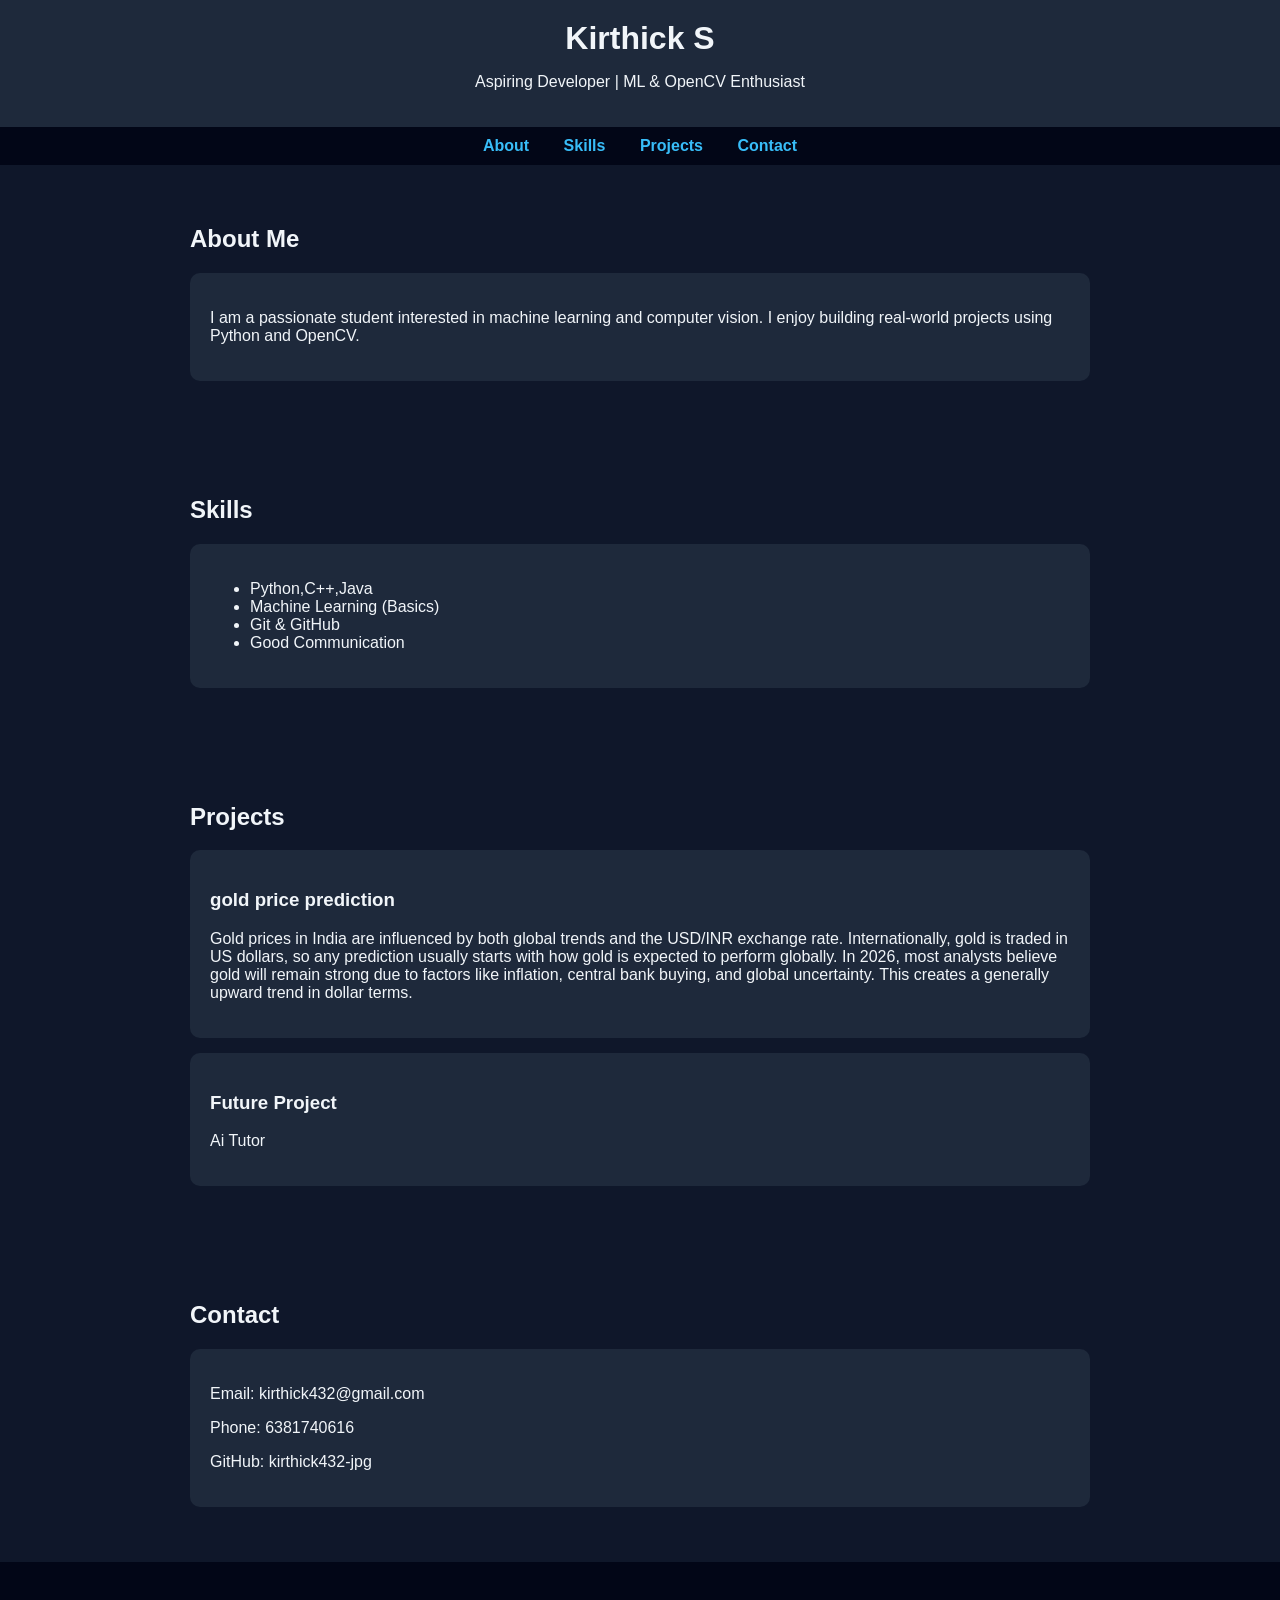
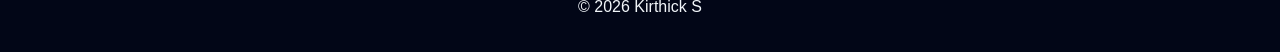
==== index.html @ acaa7570 "Update index.html" ====
<!DOCTYPE html>
<html lang="en">
<head>
    <meta charset="UTF-8">
    <meta name="viewport" content="width=device-width, initial-scale=1.0">
    <title>Kirthick </title>
    <style>
        body {
            font-family: Arial, sans-serif;
            margin: 0;
            background: #0f172a;
            color: #f1f5f9;
        }
        header {
            background: #1e293b;
            padding: 20px;
            text-align: center;
        }
        header h1 {
            margin: 0;
        }
        nav {
            text-align: center;
            background: #020617;
            padding: 10px;
        }
        nav a {
            color: #38bdf8;
            margin: 0 15px;
            text-decoration: none;
            font-weight: bold;
        }
        section {
            padding: 40px;
            max-width: 900px;
            margin: auto;
        }
        .card {
            background: #1e293b;
            padding: 20px;
            margin: 15px 0;
            border-radius: 10px;
        }
        footer {
            text-align: center;
            padding: 20px;
            background: #020617;
        }
    </style>
</head>
<body>

<header>
    <h1>Kirthick S</h1>
    <p>Aspiring Developer | ML & OpenCV Enthusiast</p>
</header>

<nav>
    <a href="#about">About</a>
    <a href="#skills">Skills</a>
    <a href="#projects">Projects</a>
    <a href="#contact">Contact</a>
</nav>

<section id="about">
    <h2>About Me</h2>
    <div class="card">
        <p>
            I am a passionate student interested in machine learning and computer vision.
            I enjoy building real-world projects using Python and OpenCV.
        </p>
    </div>
</section>

<section id="skills">
    <h2>Skills</h2>
    <div class="card">
        <ul>
            <li>Python,C++,Java</li>
            <li>Machine Learning (Basics)</li>
            <li>Git & GitHub</li>
            <li>Good Communication</li>
        </ul>
    </div>
</section>

<section id="projects">
    <h2>Projects</h2>

    <div class="card">
        <h3>gold price prediction</h3>
        <p>
            Gold prices in India are influenced by both global trends and the USD/INR exchange rate. Internationally, gold is traded in US dollars, so any prediction usually starts with how gold is expected to perform globally. In 2026, most analysts believe gold will remain strong due to factors like inflation, central bank buying, and global uncertainty. This creates a generally upward trend in dollar terms.
        </p>
    </div>

    <div class="card">
        <h3>Future Project</h3>
        <p>Ai Tutor</p>
    </div>

</section>

<section id="contact">
    <h2>Contact</h2>
    <div class="card">
        <p>Email: kirthick432@gmail.com</p>
        <p>Phone: 6381740616</p>
        <p>GitHub: kirthick432-jpg</p>
    </div>
</section>

<footer>
    <p>© 2026 Kirthick S</p>
</footer>

</body>
</html>
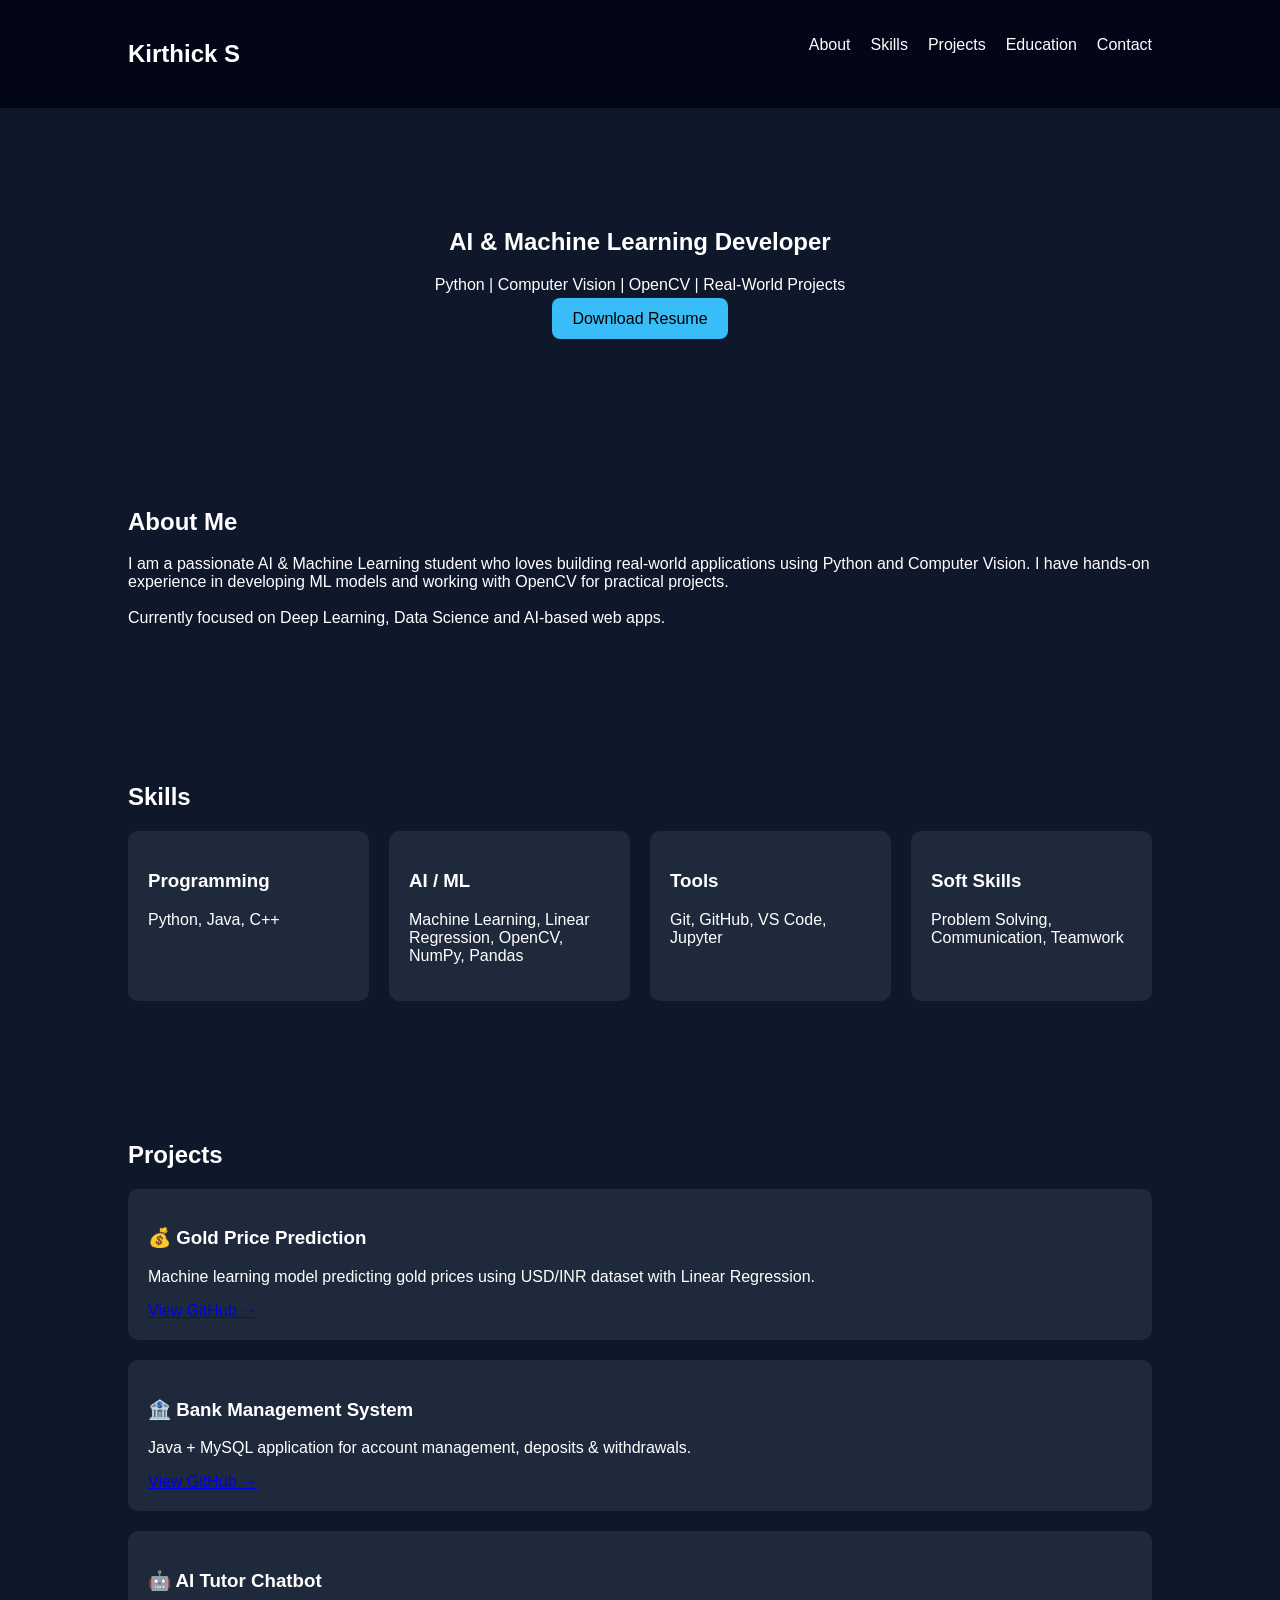
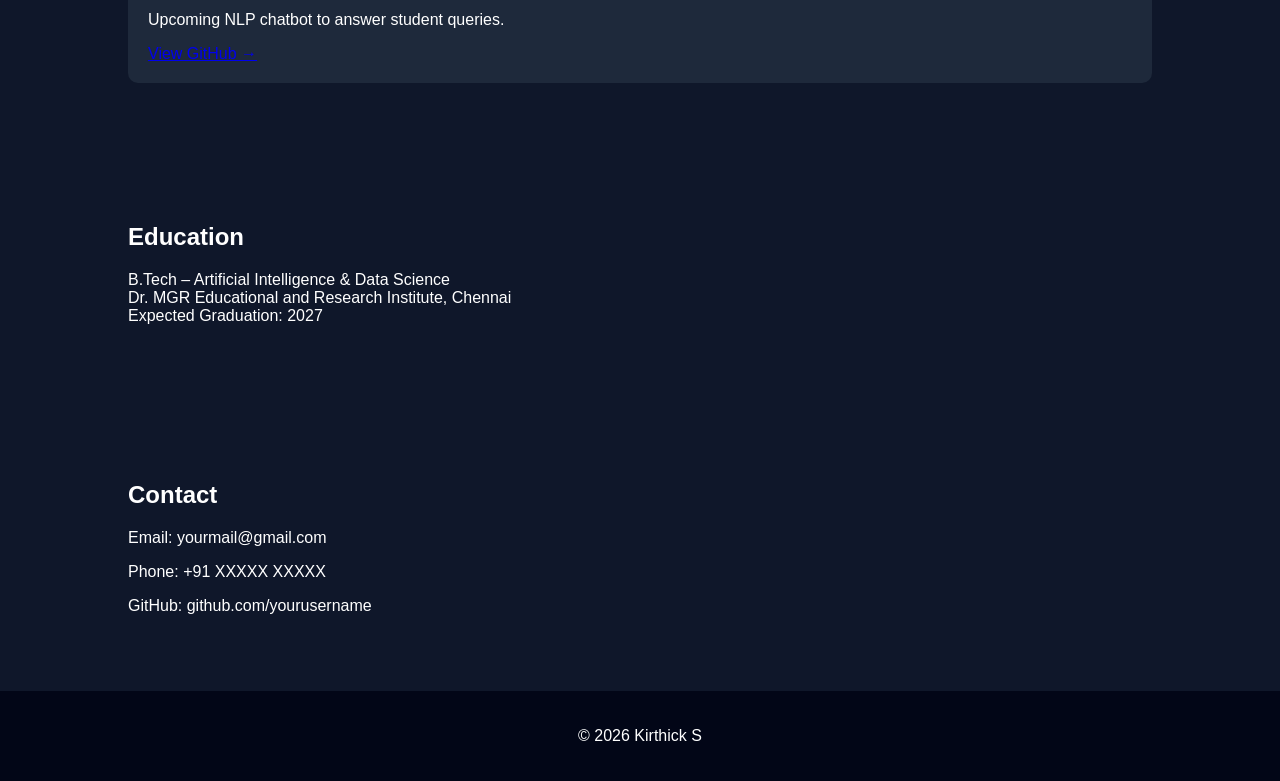
==== commit 768bf3de: "Update index.html new one" ====
--- a/index.html
+++ b/index.html
@@ -1,118 +1,154 @@
 <!DOCTYPE html>
 <html lang="en">
 <head>
-    <meta charset="UTF-8">
-    <meta name="viewport" content="width=device-width, initial-scale=1.0">
-    <title>Kirthick </title>
-    <style>
-        body {
-            font-family: Arial, sans-serif;
-            margin: 0;
-            background: #0f172a;
-            color: #f1f5f9;
-        }
-        header {
-            background: #1e293b;
-            padding: 20px;
-            text-align: center;
-        }
-        header h1 {
-            margin: 0;
-        }
-        nav {
-            text-align: center;
-            background: #020617;
-            padding: 10px;
-        }
-        nav a {
-            color: #38bdf8;
-            margin: 0 15px;
-            text-decoration: none;
-            font-weight: bold;
-        }
-        section {
-            padding: 40px;
-            max-width: 900px;
-            margin: auto;
-        }
-        .card {
-            background: #1e293b;
-            padding: 20px;
-            margin: 15px 0;
-            border-radius: 10px;
-        }
-        footer {
-            text-align: center;
-            padding: 20px;
-            background: #020617;
-        }
-    </style>
+<meta charset="UTF-8">
+<meta name="viewport" content="width=device-width, initial-scale=1.0">
+<title>Kirthick | AI Developer</title>
+
+<style>
+body{
+    font-family: Arial, sans-serif;
+    margin:0;
+    background:#0f172a;
+    color:white;
+}
+nav{
+    display:flex;
+    justify-content:space-between;
+    padding:20px 10%;
+    background:#020617;
+}
+nav ul{
+    display:flex;
+    list-style:none;
+}
+nav ul li{ margin-left:20px; }
+nav a{ color:white; text-decoration:none; }
+
+.hero{
+    text-align:center;
+    padding:100px 20px;
+}
+.btn{
+    background:#38bdf8;
+    padding:12px 20px;
+    text-decoration:none;
+    color:black;
+    border-radius:8px;
+}
+section{ padding:60px 10%; }
+
+.cards{
+    display:flex;
+    gap:20px;
+    flex-wrap:wrap;
+}
+.card{
+    background:#1e293b;
+    padding:20px;
+    border-radius:10px;
+    flex:1;
+}
+
+.project{
+    background:#1e293b;
+    padding:20px;
+    margin-top:20px;
+    border-radius:10px;
+}
+
+footer{
+    text-align:center;
+    padding:20px;
+    background:#020617;
+}
+</style>
+
 </head>
 <body>
 
 <header>
-    <h1>Kirthick S</h1>
-    <p>Aspiring Developer | ML & OpenCV Enthusiast</p>
+<nav>
+<h2>Kirthick S</h2>
+<ul>
+<li><a href="#about">About</a></li>
+<li><a href="#skills">Skills</a></li>
+<li><a href="#projects">Projects</a></li>
+<li><a href="#education">Education</a></li>
+<li><a href="#contact">Contact</a></li>
+</ul>
+</nav>
 </header>
 
-<nav>
-    <a href="#about">About</a>
-    <a href="#skills">Skills</a>
-    <a href="#projects">Projects</a>
-    <a href="#contact">Contact</a>
-</nav>
+<section class="hero">
+<h1>AI & Machine Learning Developer</h1>
+<p>Python | Computer Vision | OpenCV | Real-World Projects</p>
+<a href="resume.pdf" class="btn" download>Download Resume</a>
+</section>
 
 <section id="about">
-    <h2>About Me</h2>
-    <div class="card">
-        <p>
-            I am a passionate student interested in machine learning and computer vision.
-            I enjoy building real-world projects using Python and OpenCV.
-        </p>
-    </div>
+<h2>About Me</h2>
+<p>
+I am a passionate AI & Machine Learning student who loves building real-world applications using Python and Computer Vision. 
+I have hands-on experience in developing ML models and working with OpenCV for practical projects.
+<br><br>
+Currently focused on Deep Learning, Data Science and AI-based web apps.
+</p>
 </section>
 
 <section id="skills">
-    <h2>Skills</h2>
-    <div class="card">
-        <ul>
-            <li>Python,C++,Java</li>
-            <li>Machine Learning (Basics)</li>
-            <li>Git & GitHub</li>
-            <li>Good Communication</li>
-        </ul>
-    </div>
+<h2>Skills</h2>
+<div class="cards">
+<div class="card"><h3>Programming</h3><p>Python, Java, C++</p></div>
+<div class="card"><h3>AI / ML</h3><p>Machine Learning, Linear Regression, OpenCV, NumPy, Pandas</p></div>
+<div class="card"><h3>Tools</h3><p>Git, GitHub, VS Code, Jupyter</p></div>
+<div class="card"><h3>Soft Skills</h3><p>Problem Solving, Communication, Teamwork</p></div>
+</div>
 </section>
 
 <section id="projects">
-    <h2>Projects</h2>
+<h2>Projects</h2>
 
-    <div class="card">
-        <h3>gold price prediction</h3>
-        <p>
-            Gold prices in India are influenced by both global trends and the USD/INR exchange rate. Internationally, gold is traded in US dollars, so any prediction usually starts with how gold is expected to perform globally. In 2026, most analysts believe gold will remain strong due to factors like inflation, central bank buying, and global uncertainty. This creates a generally upward trend in dollar terms.
-        </p>
-    </div>
+<div class="project">
+<h3>💰 Gold Price Prediction</h3>
+<p>Machine learning model predicting gold prices using USD/INR dataset with Linear Regression.</p>
+<a href="#">View GitHub →</a>
+</div>
 
-    <div class="card">
-        <h3>Future Project</h3>
-        <p>Ai Tutor</p>
-    </div>
+<div class="project">
+<h3>🏦 Bank Management System</h3>
+<p>Java + MySQL application for account management, deposits & withdrawals.</p>
+<a href="#">View GitHub →</a>
+</div>
+
+<div class="project">
+<h3>🤖 AI Tutor Chatbot</h3>
+<p>Upcoming NLP chatbot to answer student queries.</p>
+<a href="#">View GitHub →</a>
+</div>
 
 </section>
 
+<section id="education">
+<h2>Education</h2>
+<p>
+B.Tech – Artificial Intelligence & Data Science <br>
+Dr. MGR Educational and Research Institute, Chennai <br>
+Expected Graduation: 2027
+</p>
+</section>
+
 <section id="contact">
-    <h2>Contact</h2>
-    <div class="card">
-        <p>Email: kirthick432@gmail.com</p>
-        <p>Phone: 6381740616</p>
-        <p>GitHub: kirthick432-jpg</p>
-    </div>
+<h2>Contact</h2>
+<p>Email: yourmail@gmail.com</p>
+<p>Phone: +91 XXXXX XXXXX</p>
+<p>GitHub: github.com/yourusername</p>
 </section>
 
 <footer>
-    <p>© 2026 Kirthick S</p>
+<p>© 2026 Kirthick S</p>
 </footer>
 
 </body>
 </html>
+
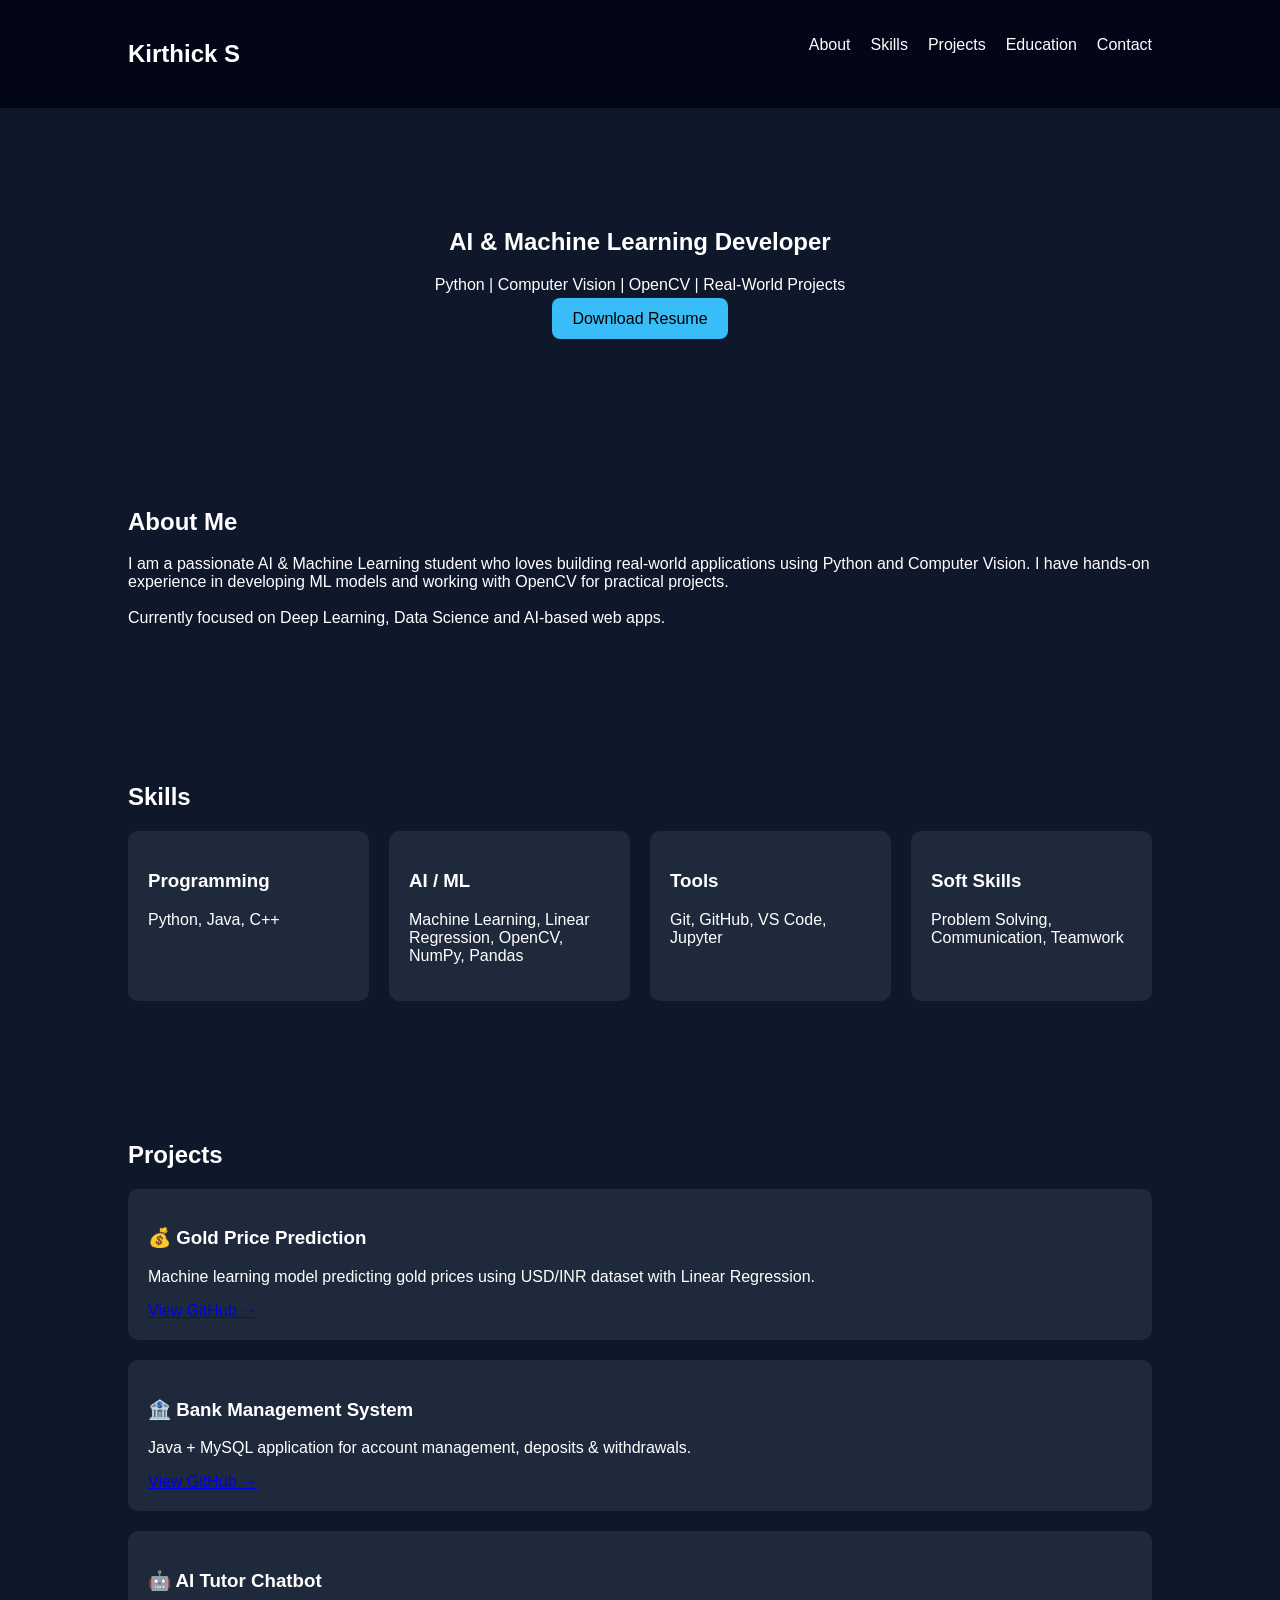
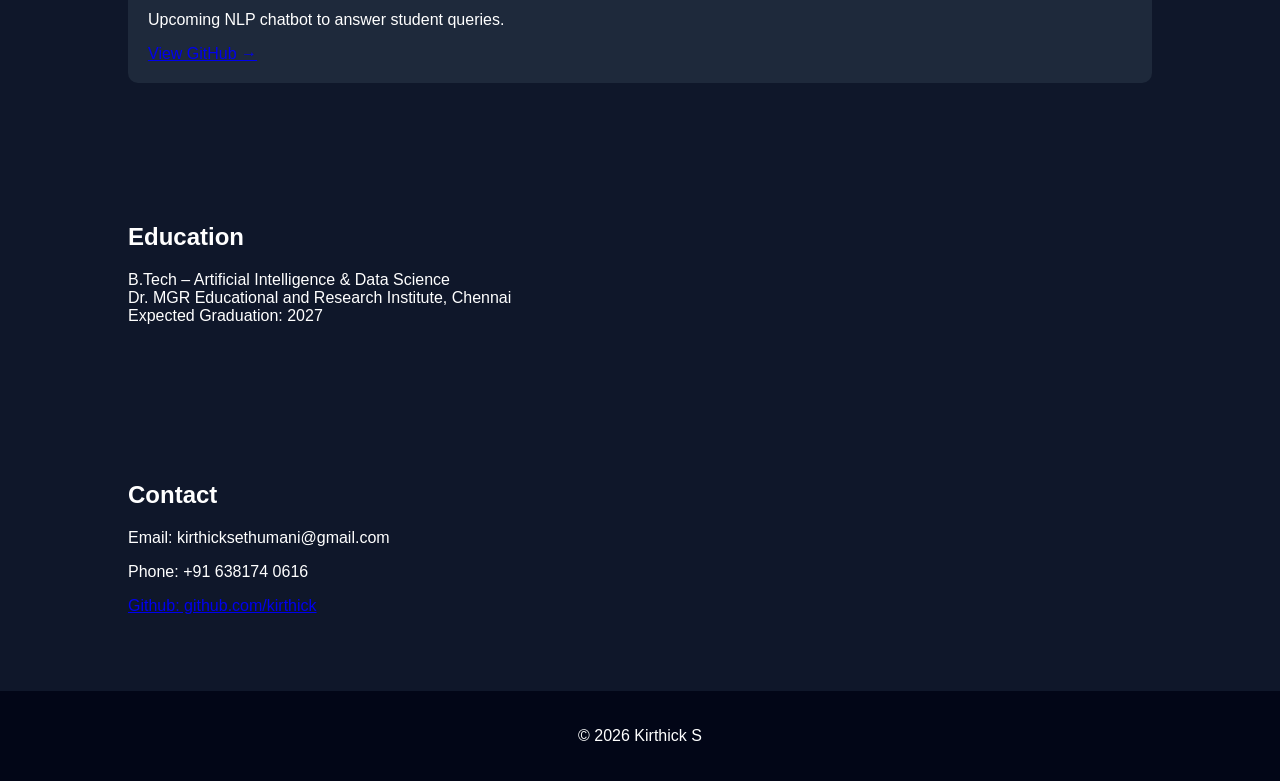
==== commit ebabb27c: "Update index.html after detail filled" ====
--- a/index.html
+++ b/index.html
@@ -140,9 +140,10 @@
 
 <section id="contact">
 <h2>Contact</h2>
-<p>Email: yourmail@gmail.com</p>
-<p>Phone: +91 XXXXX XXXXX</p>
-<p>GitHub: github.com/yourusername</p>
+<p>Email: kirthicksethumani@gmail.com</p>
+<p>Phone: +91 638174 0616</p>
+<a href="https://github.com/kirthick432-jpg"><p>Github: github.com/kirthick</p></a>
+
 </section>
 
 <footer>
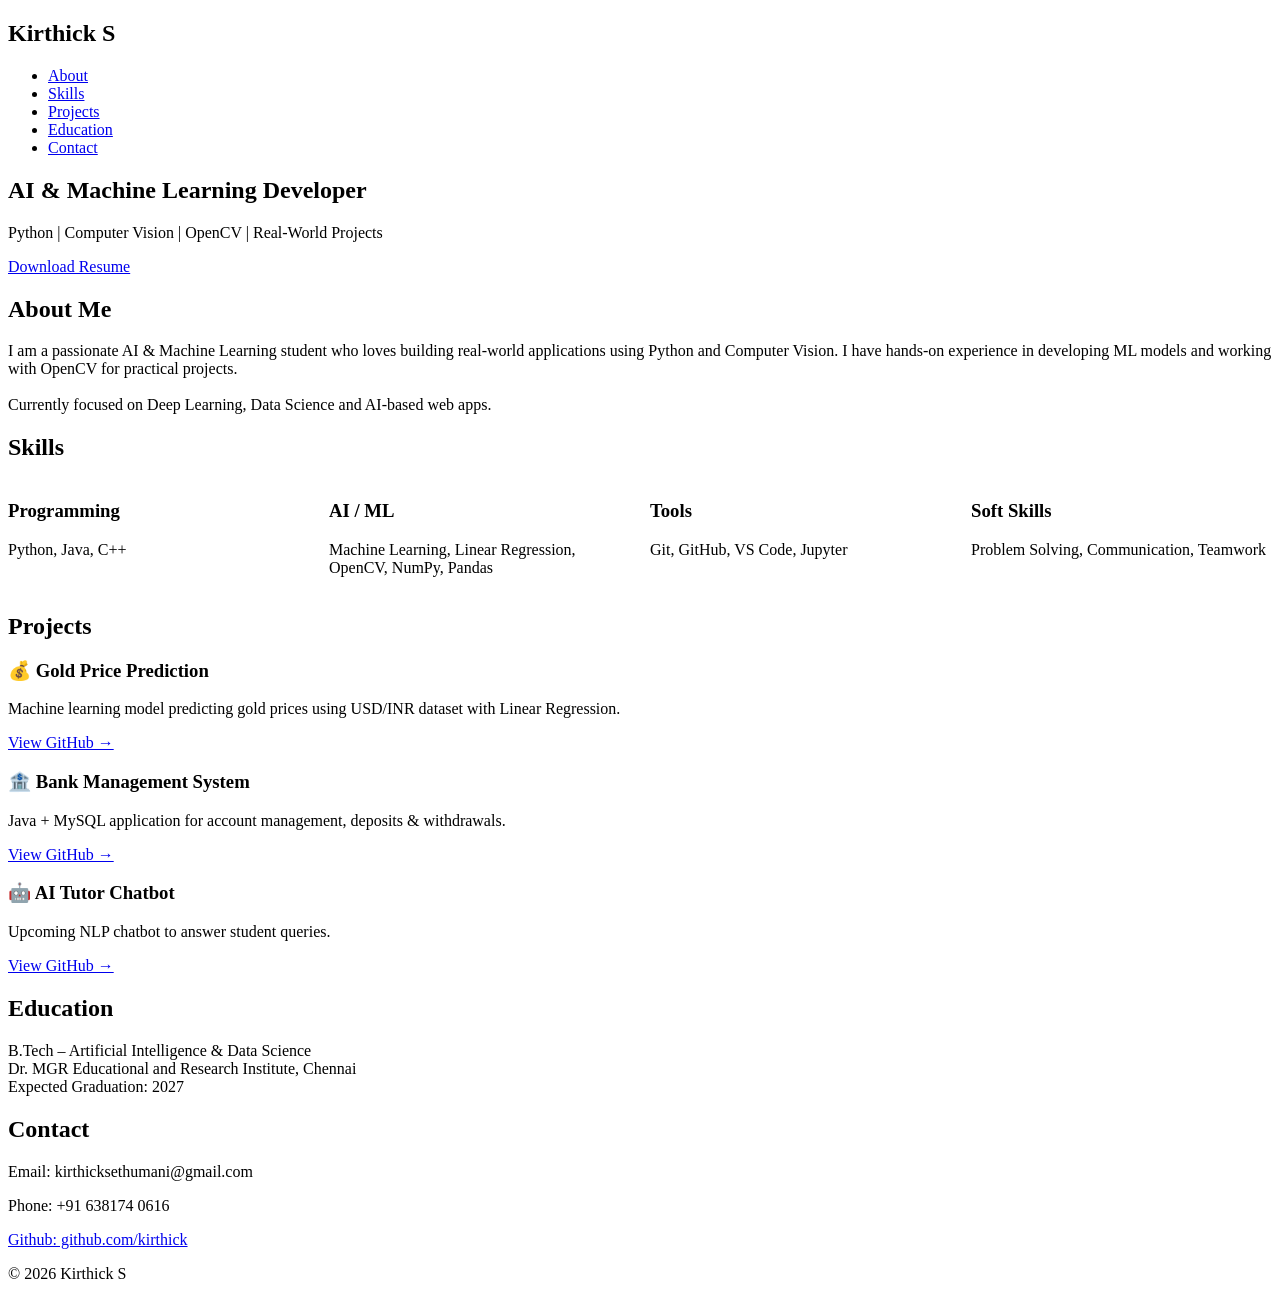
==== commit a35f5521: "Update index.html" ====
--- a/index.html
+++ b/index.html
@@ -4,66 +4,7 @@
 <meta charset="UTF-8">
 <meta name="viewport" content="width=device-width, initial-scale=1.0">
 <title>Kirthick | AI Developer</title>
-
-<style>
-body{
-    font-family: Arial, sans-serif;
-    margin:0;
-    background:#0f172a;
-    color:white;
-}
-nav{
-    display:flex;
-    justify-content:space-between;
-    padding:20px 10%;
-    background:#020617;
-}
-nav ul{
-    display:flex;
-    list-style:none;
-}
-nav ul li{ margin-left:20px; }
-nav a{ color:white; text-decoration:none; }
-
-.hero{
-    text-align:center;
-    padding:100px 20px;
-}
-.btn{
-    background:#38bdf8;
-    padding:12px 20px;
-    text-decoration:none;
-    color:black;
-    border-radius:8px;
-}
-section{ padding:60px 10%; }
-
-.cards{
-    display:flex;
-    gap:20px;
-    flex-wrap:wrap;
-}
-.card{
-    background:#1e293b;
-    padding:20px;
-    border-radius:10px;
-    flex:1;
-}
-
-.project{
-    background:#1e293b;
-    padding:20px;
-    margin-top:20px;
-    border-radius:10px;
-}
-
-footer{
-    text-align:center;
-    padding:20px;
-    background:#020617;
-}
-</style>
-
+<link rel="stylesheet" href="index.css">
 </head>
 <body>
 
@@ -83,7 +24,7 @@
 <section class="hero">
 <h1>AI & Machine Learning Developer</h1>
 <p>Python | Computer Vision | OpenCV | Real-World Projects</p>
-<a href="resume.pdf" class="btn" download>Download Resume</a>
+<a href="kirthickresumechatgp.pdf" class="btn" download>Download Resume</a>
 </section>
 
 <section id="about">
--- a/index.css
+++ b/index.css
@@ -0,0 +1,137 @@
+/* Smooth scrolling */
+html{
+    scroll-behavior: smooth;
+}
+
+/* Better box sizing */
+*{
+    box-sizing: border-box;
+}
+
+/* Desktop (Default) */
+.cards{
+    display: flex;
+    gap: 20px;
+    flex-wrap: wrap;
+}
+
+.card{
+    flex: 1 1 220px;
+    min-width: 220px;
+}
+
+/* Tablet */
+@media screen and (max-width: 992px){
+
+    nav{
+        padding: 20px 5%;
+    }
+
+    section{
+        padding: 50px 5%;
+    }
+
+    .hero{
+        padding: 80px 20px;
+    }
+
+    .hero h1{
+        font-size: 2rem;
+    }
+
+    .cards{
+        justify-content: center;
+    }
+
+    .card{
+        flex: 1 1 45%;
+    }
+}
+
+/* Mobile */
+@media screen and (max-width: 768px){
+
+    nav{
+        flex-direction: column;
+        align-items: center;
+        text-align: center;
+    }
+
+    nav h2{
+        margin-bottom: 15px;
+    }
+
+    nav ul{
+        flex-wrap: wrap;
+        justify-content: center;
+        padding: 0;
+        margin: 0;
+    }
+
+    nav ul li{
+        margin: 8px 12px;
+    }
+
+    .hero{
+        padding: 60px 15px;
+    }
+
+    .hero h1{
+        font-size: 1.8rem;
+    }
+
+    .hero p{
+        font-size: 1rem;
+    }
+
+    section{
+        padding: 40px 20px;
+    }
+
+    .cards{
+        flex-direction: column;
+    }
+
+    .card{
+        width: 100%;
+    }
+
+    .project{
+        width: 100%;
+    }
+
+    .btn{
+        display: inline-block;
+        margin-top: 15px;
+    }
+}
+
+/* Small Mobile */
+@media screen and (max-width: 480px){
+
+    nav h2{
+        font-size: 1.4rem;
+    }
+
+    .hero h1{
+        font-size: 1.5rem;
+        line-height: 1.3;
+    }
+
+    .hero p{
+        font-size: 0.95rem;
+    }
+
+    h2{
+        font-size: 1.4rem;
+    }
+
+    .btn{
+        padding: 10px 18px;
+        font-size: 0.9rem;
+    }
+
+    footer{
+        font-size: 0.85rem;
+    }
+}
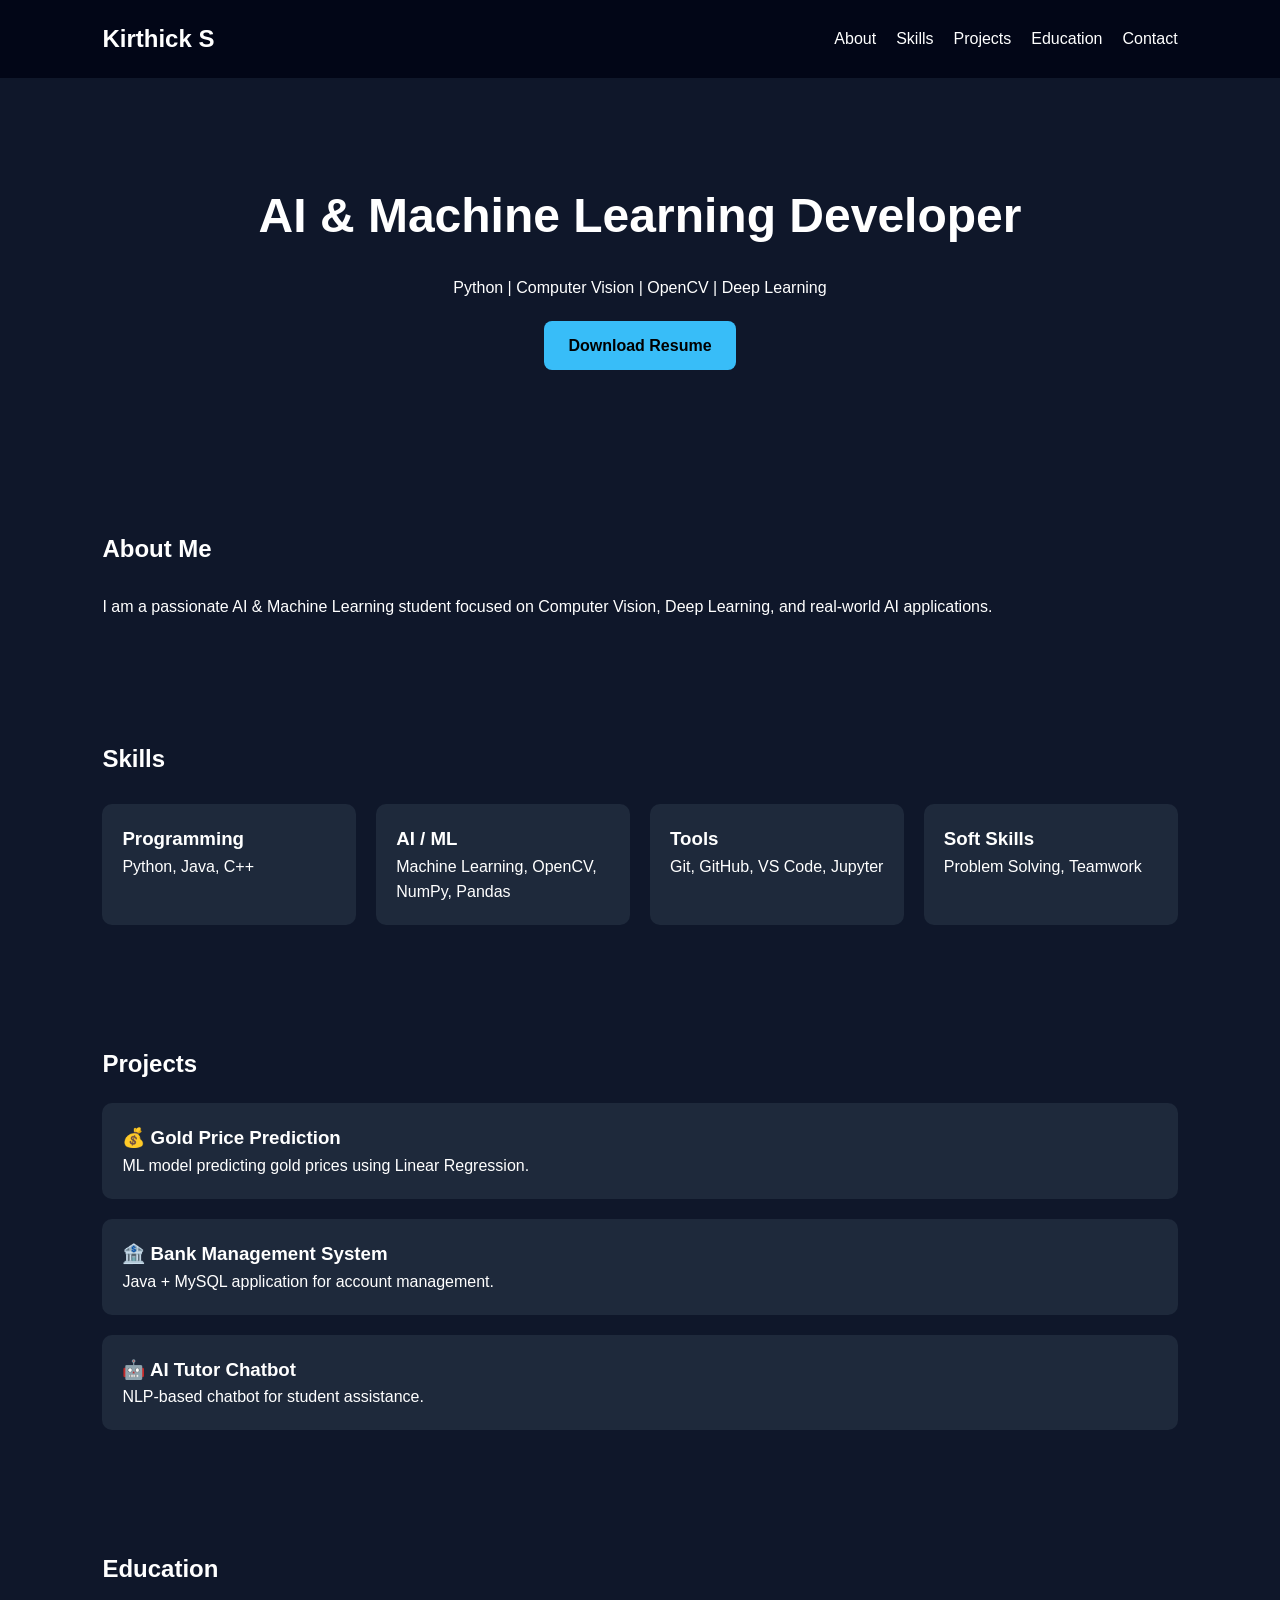
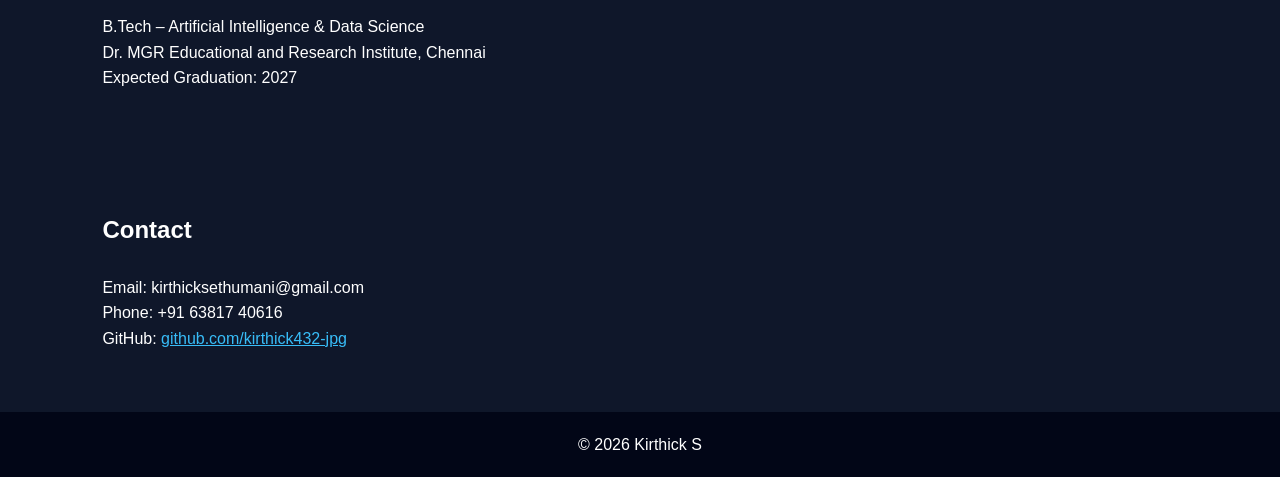
==== commit ed558596: "Update index.html" ====
--- a/index.html
+++ b/index.html
@@ -4,13 +4,166 @@
 <meta charset="UTF-8">
 <meta name="viewport" content="width=device-width, initial-scale=1.0">
 <title>Kirthick | AI Developer</title>
-<link rel="stylesheet" href="index.css">
+
+<style>
+*{
+    margin:0;
+    padding:0;
+    box-sizing:border-box;
+}
+
+body{
+    font-family:Arial,sans-serif;
+    background:#0f172a;
+    color:white;
+    line-height:1.6;
+}
+
+nav{
+    display:flex;
+    justify-content:space-between;
+    align-items:center;
+    padding:20px 8%;
+    background:#020617;
+    flex-wrap:wrap;
+}
+
+nav ul{
+    display:flex;
+    list-style:none;
+    flex-wrap:wrap;
+}
+
+nav ul li{
+    margin-left:20px;
+}
+
+nav a{
+    color:white;
+    text-decoration:none;
+}
+
+.hero{
+    text-align:center;
+    padding:100px 20px;
+}
+
+.hero h1{
+    font-size:3rem;
+}
+
+.hero p{
+    margin:20px 0;
+}
+
+.btn{
+    display:inline-block;
+    background:#38bdf8;
+    color:black;
+    padding:12px 24px;
+    text-decoration:none;
+    border-radius:8px;
+    font-weight:bold;
+}
+
+section{
+    padding:60px 8%;
+}
+
+.cards{
+    display:grid;
+    grid-template-columns:repeat(auto-fit,minmax(220px,1fr));
+    gap:20px;
+}
+
+.card,
+.project{
+    background:#1e293b;
+    padding:20px;
+    border-radius:10px;
+    transition:0.3s;
+}
+
+.card:hover,
+.project:hover{
+    transform:translateY(-5px);
+}
+
+.project{
+    margin-top:20px;
+}
+
+footer{
+    text-align:center;
+    padding:20px;
+    background:#020617;
+}
+
+/* Tablet */
+@media(max-width:768px){
+
+    nav{
+        flex-direction:column;
+        text-align:center;
+    }
+
+    nav h2{
+        margin-bottom:15px;
+    }
+
+    nav ul{
+        justify-content:center;
+    }
+
+    nav ul li{
+        margin:10px;
+    }
+
+    .hero{
+        padding:70px 15px;
+    }
+
+    .hero h1{
+        font-size:2rem;
+    }
+
+    section{
+        padding:40px 5%;
+    }
+}
+
+/* Mobile */
+@media(max-width:480px){
+
+    .hero h1{
+        font-size:1.6rem;
+    }
+
+    .hero p{
+        font-size:0.95rem;
+    }
+
+    nav ul{
+        flex-direction:column;
+    }
+
+    nav ul li{
+        margin:8px 0;
+    }
+
+    .btn{
+        width:100%;
+        max-width:250px;
+    }
+}
+</style>
 </head>
+
 <body>
 
-<header>
 <nav>
 <h2>Kirthick S</h2>
+
 <ul>
 <li><a href="#about">About</a></li>
 <li><a href="#skills">Skills</a></li>
@@ -19,31 +172,51 @@
 <li><a href="#contact">Contact</a></li>
 </ul>
 </nav>
-</header>
 
 <section class="hero">
 <h1>AI & Machine Learning Developer</h1>
-<p>Python | Computer Vision | OpenCV | Real-World Projects</p>
-<a href="kirthickresumechatgp.pdf" class="btn" download>Download Resume</a>
+<p>Python | Computer Vision | OpenCV | Deep Learning</p>
+
+<a href="kirthickresumechatgp.pdf" class="btn" download>
+Download Resume
+</a>
 </section>
 
 <section id="about">
 <h2>About Me</h2>
+<br>
 <p>
-I am a passionate AI & Machine Learning student who loves building real-world applications using Python and Computer Vision. 
-I have hands-on experience in developing ML models and working with OpenCV for practical projects.
-<br><br>
-Currently focused on Deep Learning, Data Science and AI-based web apps.
+I am a passionate AI & Machine Learning student focused on
+Computer Vision, Deep Learning, and real-world AI applications.
 </p>
 </section>
 
 <section id="skills">
 <h2>Skills</h2>
+<br>
+
 <div class="cards">
-<div class="card"><h3>Programming</h3><p>Python, Java, C++</p></div>
-<div class="card"><h3>AI / ML</h3><p>Machine Learning, Linear Regression, OpenCV, NumPy, Pandas</p></div>
-<div class="card"><h3>Tools</h3><p>Git, GitHub, VS Code, Jupyter</p></div>
-<div class="card"><h3>Soft Skills</h3><p>Problem Solving, Communication, Teamwork</p></div>
+
+<div class="card">
+<h3>Programming</h3>
+<p>Python, Java, C++</p>
+</div>
+
+<div class="card">
+<h3>AI / ML</h3>
+<p>Machine Learning, OpenCV, NumPy, Pandas</p>
+</div>
+
+<div class="card">
+<h3>Tools</h3>
+<p>Git, GitHub, VS Code, Jupyter</p>
+</div>
+
+<div class="card">
+<h3>Soft Skills</h3>
+<p>Problem Solving, Teamwork</p>
+</div>
+
 </div>
 </section>
 
@@ -52,39 +225,47 @@
 
 <div class="project">
 <h3>💰 Gold Price Prediction</h3>
-<p>Machine learning model predicting gold prices using USD/INR dataset with Linear Regression.</p>
-<a href="#">View GitHub →</a>
+<p>ML model predicting gold prices using Linear Regression.</p>
 </div>
 
 <div class="project">
 <h3>🏦 Bank Management System</h3>
-<p>Java + MySQL application for account management, deposits & withdrawals.</p>
-<a href="#">View GitHub →</a>
+<p>Java + MySQL application for account management.</p>
 </div>
 
 <div class="project">
 <h3>🤖 AI Tutor Chatbot</h3>
-<p>Upcoming NLP chatbot to answer student queries.</p>
-<a href="#">View GitHub →</a>
+<p>NLP-based chatbot for student assistance.</p>
 </div>
 
 </section>
 
 <section id="education">
 <h2>Education</h2>
+<br>
+
 <p>
-B.Tech – Artificial Intelligence & Data Science <br>
-Dr. MGR Educational and Research Institute, Chennai <br>
+B.Tech – Artificial Intelligence & Data Science<br>
+Dr. MGR Educational and Research Institute, Chennai<br>
 Expected Graduation: 2027
 </p>
 </section>
 
 <section id="contact">
 <h2>Contact</h2>
+<br>
+
 <p>Email: kirthicksethumani@gmail.com</p>
-<p>Phone: +91 638174 0616</p>
-<a href="https://github.com/kirthick432-jpg"><p>Github: github.com/kirthick</p></a>
-
+<p>Phone: +91 63817 40616</p>
+
+<p>
+GitHub:
+<a href="https://github.com/kirthick432-jpg"
+target="_blank"
+style="color:#38bdf8;">
+github.com/kirthick432-jpg
+</a>
+</p>
 </section>
 
 <footer>
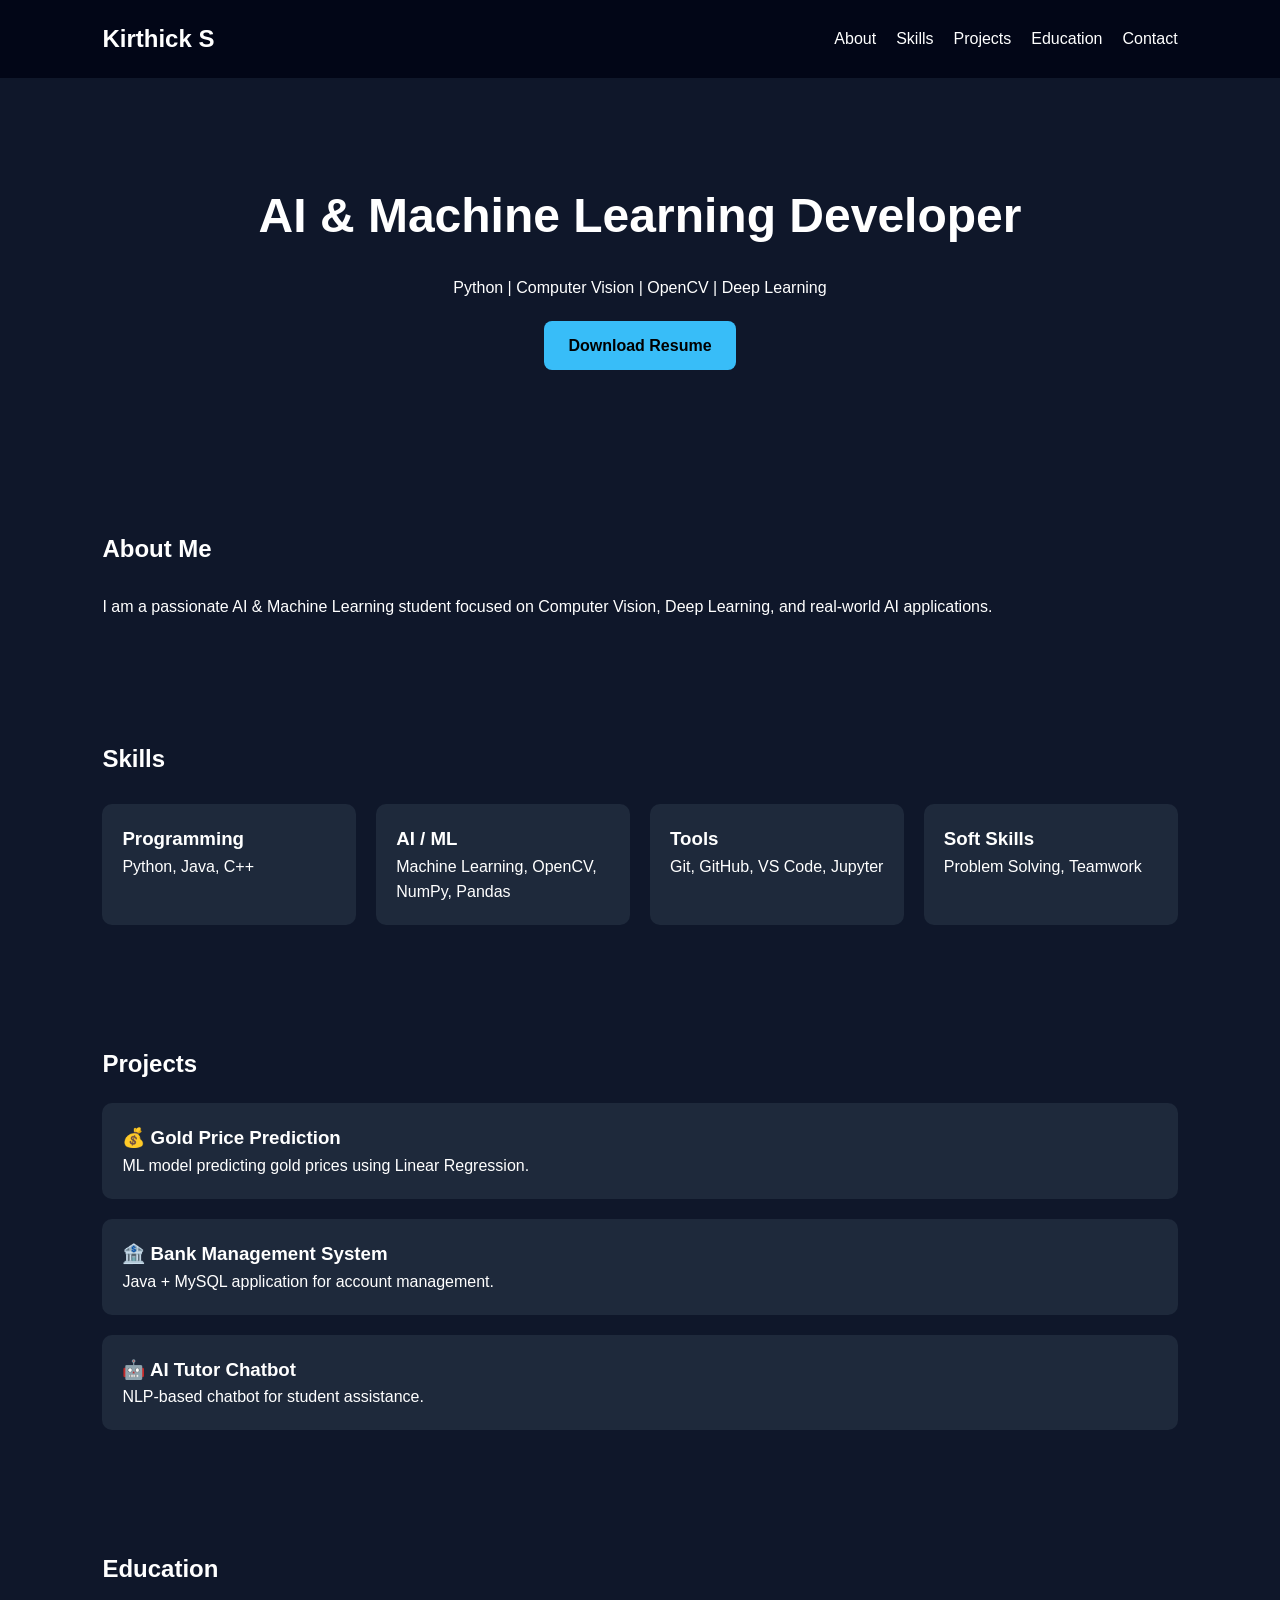
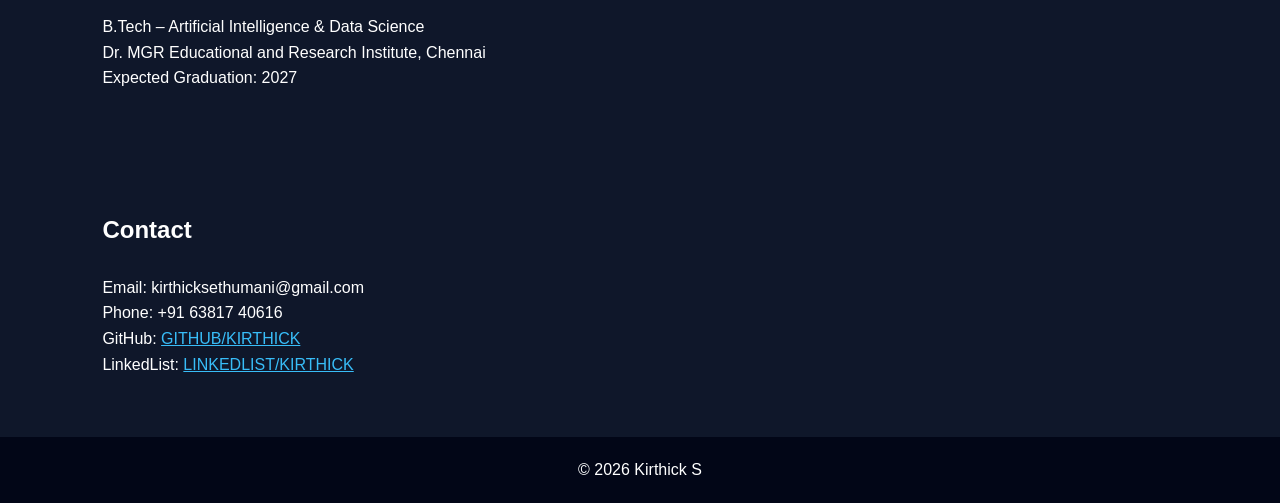
==== commit c966b03a: "Update index.html okkk lin gihub" ====
--- a/index.html
+++ b/index.html
@@ -177,7 +177,7 @@
 <h1>AI & Machine Learning Developer</h1>
 <p>Python | Computer Vision | OpenCV | Deep Learning</p>
 
-<a href="kirthickresumechatgp.pdf" class="btn" download>
+<a href="Kirthick_S_Resume-v3.pdf" class="btn" download>
 Download Resume
 </a>
 </section>
@@ -262,8 +262,19 @@
 GitHub:
 <a href="https://github.com/kirthick432-jpg"
 target="_blank"
-style="color:#38bdf8;">
-github.com/kirthick432-jpg
+style="color:#38bdf8;" 
+style="text-decoration: none;"    >
+GITHUB/KIRTHICK
+</a>
+</p>
+
+<p>
+LinkedList:
+<a href="https://www.linkedin.com/in/kirthick-s-a1ab2a2a2/"
+target="_blank"
+style="color:#38bdf8;" 
+style="text-decoration: none;"    >
+LINKEDLIST/KIRTHICK
 </a>
 </p>
 </section>
